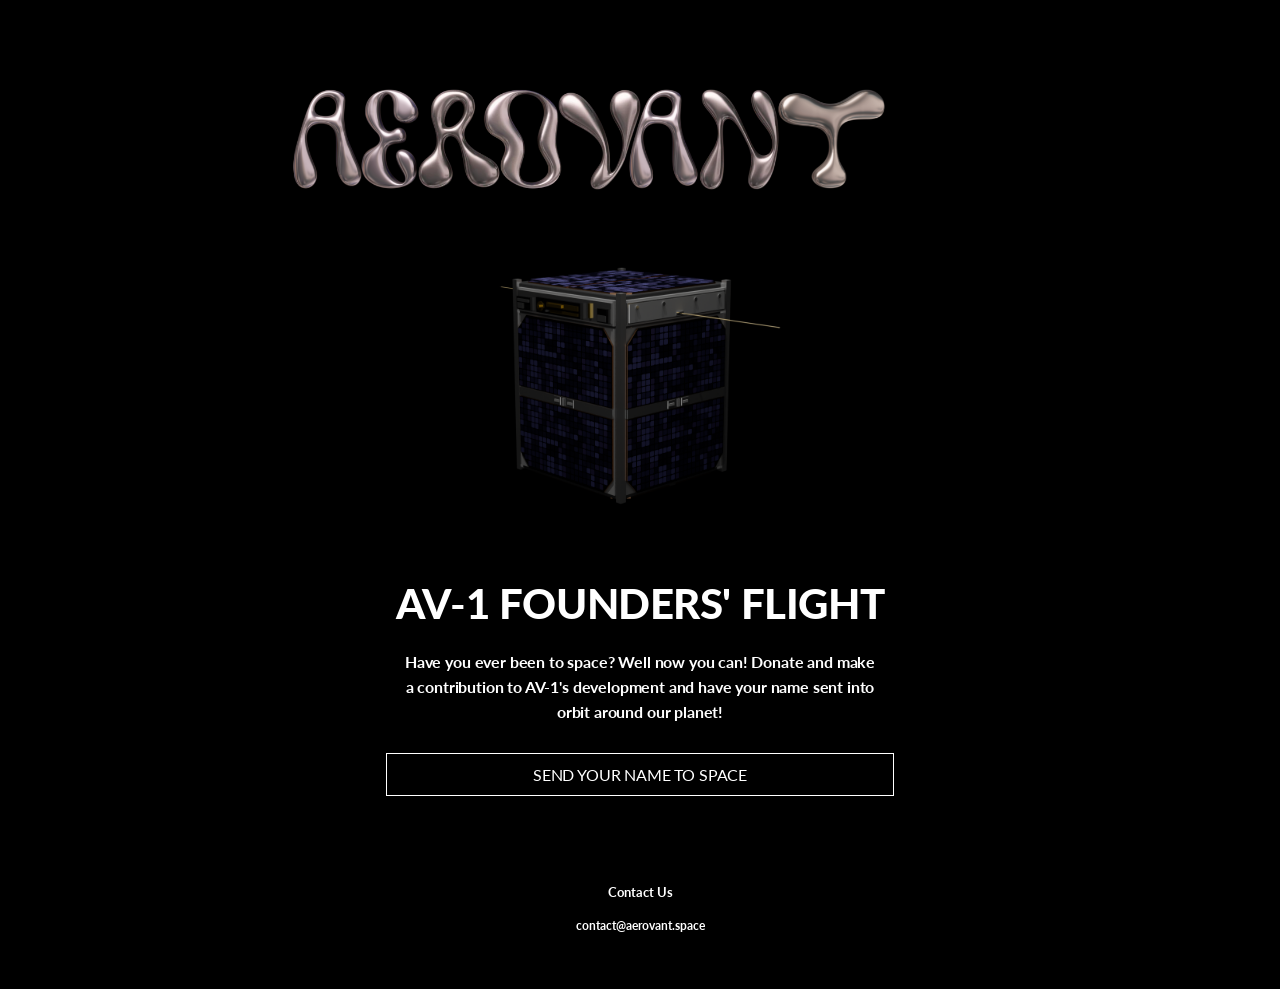
==== index.html @ 3e1baca5 "Add files via upload" ====
<!doctype html>
<html lang="en">
<head>
  <meta charset="utf-8">
  <meta name="viewport" content="width=device-width, initial-scale=1">
  <title>Aerovant | AV-1 Founders' Flight</title>
  <meta name="description" content="Donate to AV-1's development and have your name sent into orbit around our planet.">
  <meta name="theme-color" content="#000000">

  <meta property="og:title" content="AV-1 Founders' Flight | Aerovant">
  <meta property="og:description" content="Donate to AV-1's development and have your name sent into orbit around our planet.">
  <meta property="og:type" content="website">
  <meta property="og:image" content="satellite.png">

  <link rel="preconnect" href="https://fonts.googleapis.com">
  <link rel="preconnect" href="https://fonts.gstatic.com" crossorigin>
  <link href="https://fonts.googleapis.com/css2?family=Lato:wght@400;700;900&display=swap" rel="stylesheet">
  <link rel="stylesheet" href="style.css">
</head>
<body>
  <main>
    <header>
      <img class="wordmark" src="header.png" alt="Aerovant" width="1064" height="208">
    </header>

    <img class="craft" src="satellite.png" alt="AV-1 satellite" width="747" height="632">

    <section class="pitch">
      <h1>AV-1 Founders' Flight</h1>
      <p>Have you ever been to space? Well now you can! Donate and make a contribution to AV-1's development and have your name sent into orbit around our planet!</p>
      <a class="button" href="https://gogetfunding.com/av-1-founders-flight/" rel="noopener">Send your name to space</a>
    </section>

    <footer>
      <h2>Contact Us</h2>
      <a href="mailto:contact@aerovant.space">contact@aerovant.space</a>
    </footer>
  </main>
</body>
</html>
---- style.css ----
*,
*::before,
*::after {
  box-sizing: border-box;
}

html {
  background: #000;
}

body {
  margin: 0;
  background: #000;
  color: #fff;
  font-family: "Lato", system-ui, -apple-system, "Segoe UI", Roboto, sans-serif;
  text-align: center;
  -webkit-font-smoothing: antialiased;
}

main {
  display: flex;
  flex-direction: column;
  align-items: center;
  max-width: 760px;
  min-height: 100vh;
  margin: 0 auto;
  padding: clamp(32px, 7vw, 80px) 24px 56px;
}

img {
  display: block;
  max-width: 100%;
  height: auto;
}

.wordmark {
  width: min(100%, 610px);
}

.craft {
  width: min(46%, 290px);
  margin: clamp(24px, 6vw, 64px) 0 clamp(32px, 7vw, 72px);
}

.pitch {
  display: flex;
  flex-direction: column;
  align-items: center;
  width: 100%;
}

h1 {
  margin: 0 0 24px;
  font-size: clamp(1.75rem, 5.5vw, 2.6rem);
  font-weight: 900;
  line-height: 1.1;
  letter-spacing: -0.01em;
  text-transform: uppercase;
}

.pitch p {
  max-width: 30em;
  margin: 0 0 28px;
  font-size: 1rem;
  font-weight: 700;
  line-height: 1.55;
  letter-spacing: -0.01em;
}

.button {
  display: block;
  width: 100%;
  max-width: 508px;
  padding: 11px 16px;
  border: 1px solid #fff;
  color: #fff;
  font-size: 1rem;
  font-weight: 400;
  letter-spacing: -0.01em;
  text-decoration: none;
  text-transform: uppercase;
  transition: background-color 0.15s ease, color 0.15s ease;
}

.button:hover {
  background: #fff;
  color: #000;
}

.button:focus-visible,
footer a:focus-visible {
  outline: 2px solid #fff;
  outline-offset: 3px;
}

footer {
  margin-top: clamp(48px, 9vw, 88px);
}

footer h2 {
  margin: 0 0 14px;
  font-size: 0.8rem;
  font-weight: 700;
}

footer a {
  color: #fff;
  font-size: 0.75rem;
  font-weight: 700;
  text-decoration: none;
}

footer a:hover {
  text-decoration: underline;
}
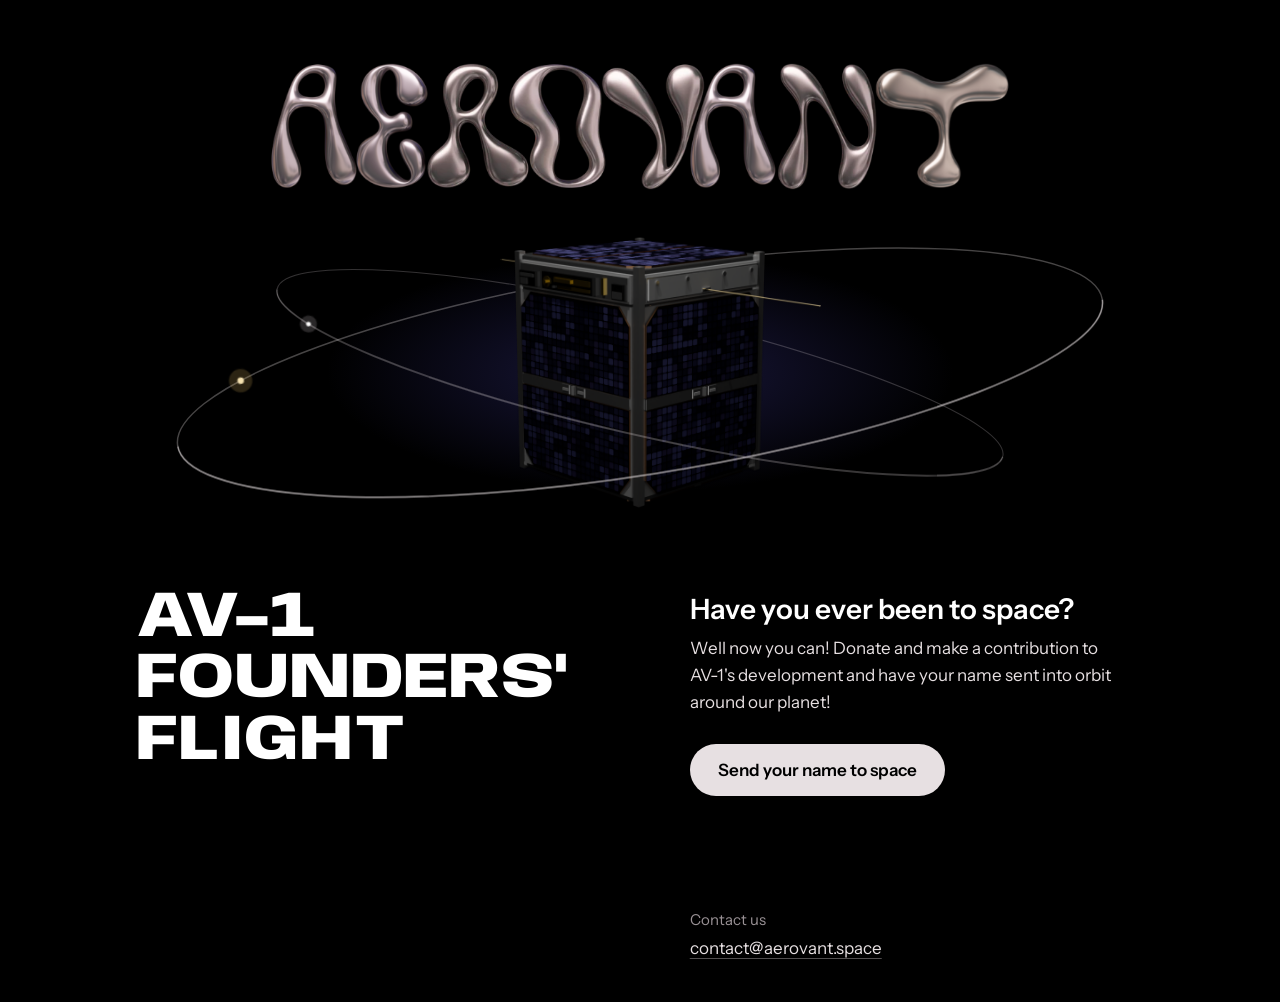
==== commit 1de89f05: "Add files via upload" ====
--- a/index.html
+++ b/index.html
@@ -2,39 +2,104 @@
 <html lang="en">
 <head>
   <meta charset="utf-8">
-  <meta name="viewport" content="width=device-width, initial-scale=1">
+  <meta name="viewport" content="width=device-width, initial-scale=1, viewport-fit=cover">
   <title>Aerovant | AV-1 Founders' Flight</title>
   <meta name="description" content="Donate to AV-1's development and have your name sent into orbit around our planet.">
   <meta name="theme-color" content="#000000">
+  <meta name="color-scheme" content="dark">
 
+  <meta property="og:type" content="website">
   <meta property="og:title" content="AV-1 Founders' Flight | Aerovant">
   <meta property="og:description" content="Donate to AV-1's development and have your name sent into orbit around our planet.">
-  <meta property="og:type" content="website">
-  <meta property="og:image" content="satellite.png">
+  <meta property="og:url" content="https://projectaerovant.github.io/AEROVANTDOTSPACE/">
+  <meta property="og:image" content="https://projectaerovant.github.io/AEROVANTDOTSPACE/og.png">
+  <meta property="og:image:width" content="1200">
+  <meta property="og:image:height" content="630">
+  <meta name="twitter:card" content="summary_large_image">
 
-  <link rel="preconnect" href="https://fonts.googleapis.com">
-  <link rel="preconnect" href="https://fonts.gstatic.com" crossorigin>
-  <link href="https://fonts.googleapis.com/css2?family=Lato:wght@400;700;900&display=swap" rel="stylesheet">
+  <link rel="icon" type="image/png" href="favicon.png">
+  <link rel="preload" href="anybody.woff2" as="font" type="font/woff2" crossorigin>
+  <link rel="preload" href="instrument-sans.woff2" as="font" type="font/woff2" crossorigin>
   <link rel="stylesheet" href="style.css">
 </head>
 <body>
-  <main>
-    <header>
-      <img class="wordmark" src="header.png" alt="Aerovant" width="1064" height="208">
-    </header>
 
-    <img class="craft" src="satellite.png" alt="AV-1 satellite" width="747" height="632">
+  <header class="mast">
+    <img class="wordmark" src="header.png" alt="Aerovant" width="1064" height="208">
+  </header>
 
-    <section class="pitch">
-      <h1>AV-1 Founders' Flight</h1>
-      <p>Have you ever been to space? Well now you can! Donate and make a contribution to AV-1's development and have your name sent into orbit around our planet!</p>
+  <section class="stage">
+    <div class="stage-inner">
+      <svg class="orbits" viewBox="-470 -150 940 300" role="img" aria-label="The AV-1 satellite with two orbits around it">
+        <defs>
+          <clipPath id="far"><rect x="-600" y="-400" width="1200" height="400"/></clipPath>
+          <clipPath id="near"><rect x="-600" y="0" width="1200" height="400"/></clipPath>
+          <path id="loopA" d="M-440 0A440 96 0 0 1 440 0A440 96 0 0 1 -440 0"/>
+          <path id="loopB" d="M-350 0A350 58 0 0 0 350 0A350 58 0 0 0 -350 0"/>
+        </defs>
+
+        <!-- far side of each orbit, behind the satellite -->
+        <g transform="rotate(-9)">
+          <g clip-path="url(#far)">
+            <path class="orbit" pathLength="1" d="M-440 0A440 96 0 0 1 440 0"/>
+            <g class="bead"><circle class="halo" r="11"/><circle class="core" r="3"/>
+              <animateMotion dur="26s" repeatCount="indefinite"><mpath href="#loopA"/></animateMotion></g>
+          </g>
+        </g>
+        <g transform="rotate(13)">
+          <g clip-path="url(#far)">
+            <path class="orbit thin" pathLength="1" d="M-350 0A350 58 0 0 1 350 0"/>
+            <g class="bead alt"><circle class="halo" r="8"/><circle class="core" r="2.2"/>
+              <animateMotion dur="39s" repeatCount="indefinite"><mpath href="#loopB"/></animateMotion></g>
+          </g>
+        </g>
+
+        <image class="craft" href="satellite.png" x="-170" y="-132" width="340" height="264"/>
+
+        <!-- near side of each orbit, in front of the satellite -->
+        <g transform="rotate(-9)">
+          <g clip-path="url(#near)">
+            <path class="orbit near" pathLength="1" d="M-440 0A440 96 0 0 0 440 0"/>
+            <g class="bead"><circle class="halo" r="11"/><circle class="core" r="3"/>
+              <animateMotion dur="26s" repeatCount="indefinite"><mpath href="#loopA"/></animateMotion></g>
+          </g>
+        </g>
+        <g transform="rotate(13)">
+          <g clip-path="url(#near)">
+            <path class="orbit thin near" pathLength="1" d="M-350 0A350 58 0 0 0 350 0"/>
+            <g class="bead alt"><circle class="halo" r="8"/><circle class="core" r="2.2"/>
+              <animateMotion dur="39s" repeatCount="indefinite"><mpath href="#loopB"/></animateMotion></g>
+          </g>
+        </g>
+      </svg>
+    </div>
+  </section>
+
+  <main class="pitch">
+    <h1>AV-1 Founders' Flight</h1>
+    <div class="pitch-body">
+      <p class="lead">Have you ever been to space?</p>
+      <p>Well now you can! Donate and make a contribution to <span class="nb">AV-1's</span> development and have your name sent into orbit around our planet!</p>
       <a class="button" href="https://gogetfunding.com/av-1-founders-flight/" rel="noopener">Send your name to space</a>
-    </section>
+    </div>
+  </main>
 
-    <footer>
-      <h2>Contact Us</h2>
+  <footer class="contact">
+    <div>
+      <p>Contact us</p>
       <a href="mailto:contact@aerovant.space">contact@aerovant.space</a>
-    </footer>
-  </main>
+    </div>
+  </footer>
+
+  <script>
+    // Respect reduced-motion: freeze the orbiting lights partway round instead of animating them.
+    (function () {
+      var svg = document.querySelector('.orbits');
+      if (svg && svg.pauseAnimations && window.matchMedia('(prefers-reduced-motion: reduce)').matches) {
+        svg.setCurrentTime(9);
+        svg.pauseAnimations();
+      }
+    })();
+  </script>
 </body>
 </html>
--- a/style.css
+++ b/style.css
@@ -1,3 +1,27 @@
+@font-face {
+  font-family: "Anybody";
+  src: url("anybody.woff2") format("woff2");
+  font-weight: 100 900;
+  font-stretch: 50% 150%;
+  font-display: swap;
+}
+
+@font-face {
+  font-family: "Instrument Sans";
+  src: url("instrument-sans.woff2") format("woff2");
+  font-weight: 400 700;
+  font-display: swap;
+}
+
+:root {
+  --void: #000;
+  --chrome: #e7e0e2;
+  --chrome-dim: #9a9296;
+  --brass: #c9a455;
+  --gutter: clamp(20px, 5vw, 56px);
+  --measure: 1120px;
+}
+
 *,
 *::before,
 *::after {
@@ -5,111 +29,271 @@
 }
 
 html {
-  background: #000;
+  background: var(--void);
+  -webkit-text-size-adjust: 100%;
+  text-size-adjust: 100%;
 }
 
 body {
   margin: 0;
-  background: #000;
-  color: #fff;
-  font-family: "Lato", system-ui, -apple-system, "Segoe UI", Roboto, sans-serif;
-  text-align: center;
+  min-height: 100vh;
+  min-height: 100svh;
+  overflow-x: clip;
+  background: var(--void);
+  color: var(--chrome);
+  font-family: "Instrument Sans", system-ui, -apple-system, "Segoe UI", Roboto, sans-serif;
+  font-size: 1.0625rem;
+  line-height: 1.6;
   -webkit-font-smoothing: antialiased;
-}
-
-main {
-  display: flex;
-  flex-direction: column;
-  align-items: center;
-  max-width: 760px;
-  min-height: 100vh;
-  margin: 0 auto;
-  padding: clamp(32px, 7vw, 80px) 24px 56px;
-}
-
-img {
+  padding-inline: env(safe-area-inset-left) env(safe-area-inset-right);
+}
+
+img,
+svg {
   display: block;
   max-width: 100%;
+}
+
+/* Masthead */
+
+.mast {
+  padding: clamp(24px, 4.5vw, 52px) var(--gutter) 0;
+}
+
+.wordmark {
+  width: min(100%, 760px);
   height: auto;
-}
-
-.wordmark {
-  width: min(100%, 610px);
-}
-
-.craft {
-  width: min(46%, 290px);
-  margin: clamp(24px, 6vw, 64px) 0 clamp(32px, 7vw, 72px);
-}
+  margin-inline: auto;
+}
+
+/* Stage: satellite and orbits. Full width; the drawing is allowed to bleed off narrow screens. */
+
+.stage {
+  position: relative;
+  overflow: hidden;
+  margin-top: clamp(0px, 1vw, 12px);
+}
+
+.stage::before {
+  content: "";
+  position: absolute;
+  inset: 0;
+  background: radial-gradient(ellipse 34% 52% at 50% 50%, rgba(46, 43, 110, 0.55), transparent 72%);
+  pointer-events: none;
+}
+
+.stage-inner {
+  position: relative;
+  width: min(max(100vw, 720px), 1000px);
+  margin-left: 50%;
+  transform: translateX(-50%);
+}
+
+.orbits {
+  width: 100%;
+  height: auto;
+  overflow: visible;
+}
+
+.orbit {
+  fill: none;
+  stroke: var(--chrome);
+  stroke-width: 1.4;
+  stroke-opacity: 0.3;
+}
+
+.orbit.near {
+  stroke-opacity: 0.7;
+}
+
+.orbit.thin {
+  stroke-width: 1;
+  stroke-opacity: 0.22;
+}
+
+.orbit.thin.near {
+  stroke-opacity: 0.5;
+}
+
+.bead .halo {
+  fill: var(--brass);
+  fill-opacity: 0.22;
+}
+
+.bead .core {
+  fill: #f6e2b0;
+}
+
+.bead.alt .halo {
+  fill: var(--chrome);
+  fill-opacity: 0.18;
+}
+
+.bead.alt .core {
+  fill: #fff;
+}
+
+/* One entrance: the orbits draw themselves, the satellite arrives, the lights switch on. */
+
+@media (prefers-reduced-motion: no-preference) {
+  .orbit {
+    stroke-dasharray: 1;
+    animation: draw 2.2s cubic-bezier(0.45, 0, 0.15, 1) 0.25s both;
+  }
+
+  .orbit.thin {
+    animation-delay: 0.5s;
+  }
+
+  .craft {
+    animation: arrive 1.4s ease-out 0.1s both;
+  }
+
+  .bead {
+    animation: arrive 0.9s ease-out 2s both;
+  }
+}
+
+@keyframes draw {
+  from { stroke-dashoffset: 1; }
+  to { stroke-dashoffset: 0; }
+}
+
+@keyframes arrive {
+  from { opacity: 0; }
+  to { opacity: 1; }
+}
+
+/* Pitch */
 
 .pitch {
-  display: flex;
-  flex-direction: column;
-  align-items: center;
-  width: 100%;
+  display: grid;
+  grid-template-columns: minmax(0, 1fr);
+  gap: clamp(24px, 4vw, 40px);
+  width: 100%;
+  max-width: var(--measure);
+  margin-inline: auto;
+  padding: clamp(28px, 5vw, 56px) var(--gutter) 0;
 }
 
 h1 {
-  margin: 0 0 24px;
-  font-size: clamp(1.75rem, 5.5vw, 2.6rem);
-  font-weight: 900;
-  line-height: 1.1;
+  margin: 0;
+  font-family: "Anybody", "Arial Black", system-ui, sans-serif;
+  font-size: clamp(2.25rem, 10.5vw, 5.25rem);
+  font-weight: 800;
+  font-stretch: 118%;
+  line-height: 0.96;
   letter-spacing: -0.01em;
   text-transform: uppercase;
-}
-
-.pitch p {
-  max-width: 30em;
-  margin: 0 0 28px;
-  font-size: 1rem;
-  font-weight: 700;
-  line-height: 1.55;
-  letter-spacing: -0.01em;
+  color: #fff;
+  text-wrap: balance;
+}
+
+.pitch-body {
+  max-width: 34rem;
+}
+
+.pitch-body p {
+  margin: 0;
+  text-wrap: pretty;
+}
+
+.nb {
+  white-space: nowrap;
+}
+
+.pitch-body .lead {
+  margin-bottom: 0.5rem;
+  color: #fff;
+  font-size: clamp(1.35rem, 3.4vw, 1.75rem);
+  font-weight: 600;
+  line-height: 1.2;
 }
 
 .button {
-  display: block;
-  width: 100%;
-  max-width: 508px;
-  padding: 11px 16px;
-  border: 1px solid #fff;
-  color: #fff;
-  font-size: 1rem;
-  font-weight: 400;
-  letter-spacing: -0.01em;
+  display: flex;
+  align-items: center;
+  justify-content: center;
+  width: 100%;
+  min-height: 3.25rem;
+  margin-top: 1.75rem;
+  padding: 0 1.75rem;
+  border-radius: 999px;
+  background: var(--chrome);
+  color: #000;
+  font-size: 1.0625rem;
+  font-weight: 600;
   text-decoration: none;
-  text-transform: uppercase;
-  transition: background-color 0.15s ease, color 0.15s ease;
+  transition: background-color 0.2s ease, transform 0.2s ease;
 }
 
 .button:hover {
-  background: #fff;
-  color: #000;
+  background: var(--brass);
+}
+
+.button:active {
+  transform: translateY(1px);
 }
 
 .button:focus-visible,
-footer a:focus-visible {
-  outline: 2px solid #fff;
-  outline-offset: 3px;
-}
-
-footer {
-  margin-top: clamp(48px, 9vw, 88px);
-}
-
-footer h2 {
-  margin: 0 0 14px;
-  font-size: 0.8rem;
-  font-weight: 700;
-}
-
-footer a {
-  color: #fff;
-  font-size: 0.75rem;
-  font-weight: 700;
-  text-decoration: none;
-}
-
-footer a:hover {
+.contact a:focus-visible {
+  outline: 2px solid var(--brass);
+  outline-offset: 4px;
+}
+
+/* Contact */
+
+.contact {
+  display: grid;
+  grid-template-columns: minmax(0, 1fr);
+  width: 100%;
+  max-width: var(--measure);
+  margin-inline: auto;
+  padding: clamp(56px, 10vw, 112px) var(--gutter) max(40px, env(safe-area-inset-bottom));
+}
+
+.contact p {
+  margin: 0 0 0.15rem;
+  color: var(--chrome-dim);
+  font-size: 0.9375rem;
+}
+
+.contact a {
+  color: var(--chrome);
   text-decoration: underline;
-}
+  text-decoration-color: rgba(231, 224, 226, 0.35);
+  text-underline-offset: 0.25em;
+}
+
+.contact a:hover {
+  text-decoration-color: currentColor;
+}
+
+/* Larger screens: headline left, pitch right */
+
+@media (min-width: 640px) {
+  .button {
+    display: inline-flex;
+    width: auto;
+  }
+}
+
+@media (min-width: 1000px) {
+  .pitch,
+  .contact {
+    grid-template-columns: minmax(0, 1.05fr) minmax(0, 1fr);
+    column-gap: clamp(48px, 6vw, 80px);
+  }
+
+  h1 {
+    font-size: clamp(3rem, 5.2vw, 4rem);
+  }
+
+  .pitch-body {
+    padding-top: 0.35rem;
+  }
+
+  .contact > div {
+    grid-column: 2;
+  }
+}
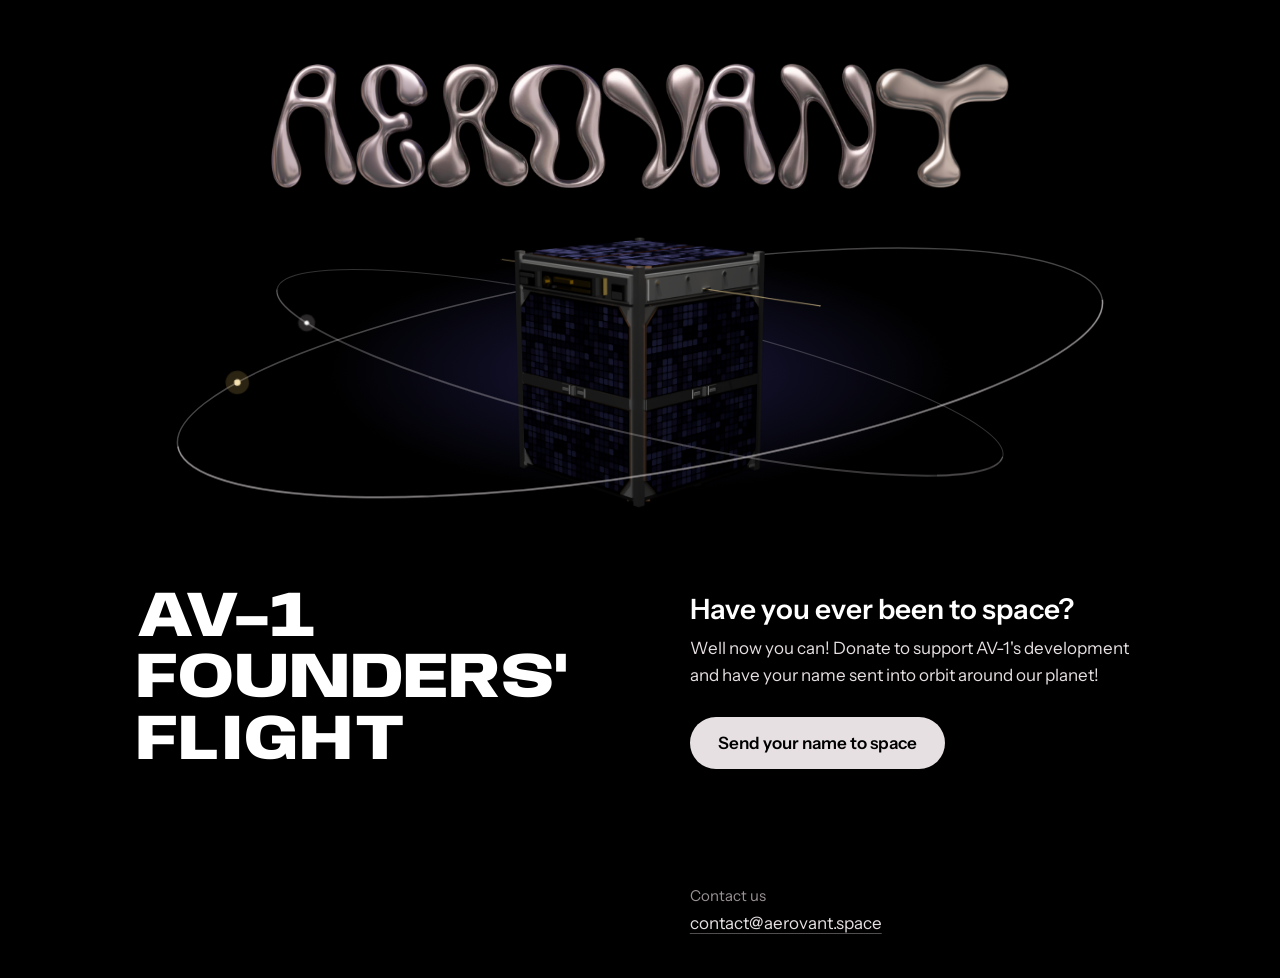
==== commit ff435bbd: "Update index.html" ====
--- a/index.html
+++ b/index.html
@@ -79,7 +79,7 @@
     <h1>AV-1 Founders' Flight</h1>
     <div class="pitch-body">
       <p class="lead">Have you ever been to space?</p>
-      <p>Well now you can! Donate and make a contribution to <span class="nb">AV-1's</span> development and have your name sent into orbit around our planet!</p>
+      <p>Well now you can! Donate to support <span class="nb">AV-1's</span> development and have your name sent into orbit around our planet!</p>
       <a class="button" href="https://gogetfunding.com/av-1-founders-flight/" rel="noopener">Send your name to space</a>
     </div>
   </main>
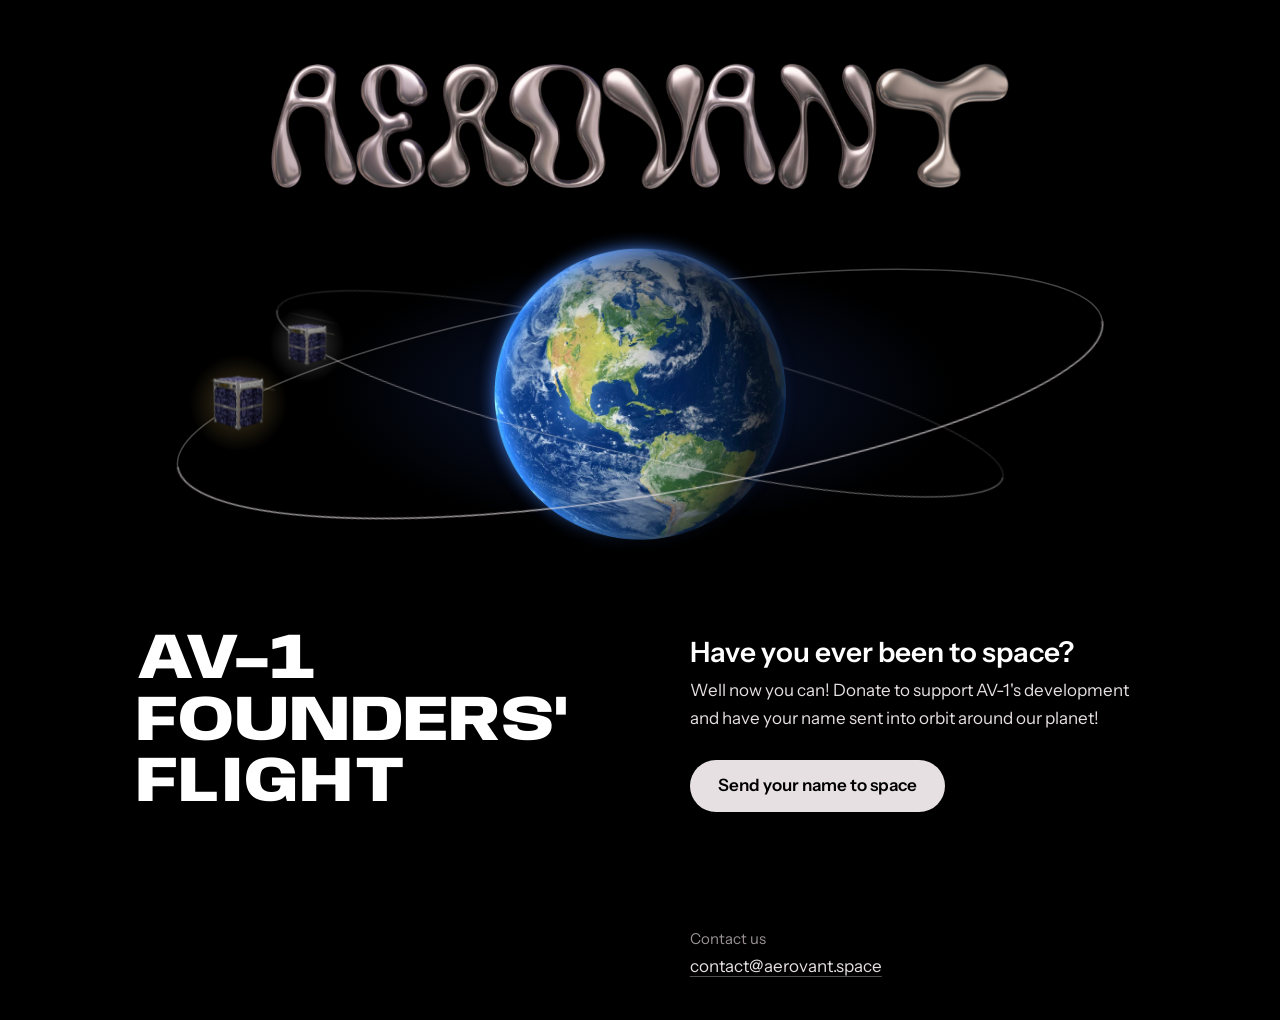
==== commit 60b3521a: "Add files via upload" ====
--- a/index.html
+++ b/index.html
@@ -4,15 +4,15 @@
   <meta charset="utf-8">
   <meta name="viewport" content="width=device-width, initial-scale=1, viewport-fit=cover">
   <title>Aerovant | AV-1 Founders' Flight</title>
-  <meta name="description" content="Donate to AV-1's development and have your name sent into orbit around our planet.">
+  <meta name="description" content="Donate to support AV-1's development and have your name sent into orbit around our planet.">
   <meta name="theme-color" content="#000000">
   <meta name="color-scheme" content="dark">
 
   <meta property="og:type" content="website">
   <meta property="og:title" content="AV-1 Founders' Flight | Aerovant">
-  <meta property="og:description" content="Donate to AV-1's development and have your name sent into orbit around our planet.">
-  <meta property="og:url" content="https://projectaerovant.github.io/AEROVANTDOTSPACE/">
-  <meta property="og:image" content="https://projectaerovant.github.io/AEROVANTDOTSPACE/og.png">
+  <meta property="og:description" content="Donate to support AV-1's development and have your name sent into orbit around our planet.">
+  <meta property="og:url" content="https://aerovant.space/">
+  <meta property="og:image" content="https://aerovant.space/og.png">
   <meta property="og:image:width" content="1200">
   <meta property="og:image:height" content="630">
   <meta name="twitter:card" content="summary_large_image">
@@ -30,45 +30,56 @@
 
   <section class="stage">
     <div class="stage-inner">
-      <svg class="orbits" viewBox="-470 -150 940 300" role="img" aria-label="The AV-1 satellite with two orbits around it">
+      <svg class="orbits" viewBox="-470 -170 940 340" role="img" aria-label="Two AV-1 satellites orbiting Earth">
         <defs>
-          <clipPath id="far"><rect x="-600" y="-400" width="1200" height="400"/></clipPath>
-          <clipPath id="near"><rect x="-600" y="0" width="1200" height="400"/></clipPath>
+          <clipPath id="far"><rect x="-600" y="-400" width="1200" height="400.4"/></clipPath>
+          <clipPath id="near"><rect x="-600" y="-0.4" width="1200" height="400.4"/></clipPath>
           <path id="loopA" d="M-440 0A440 96 0 0 1 440 0A440 96 0 0 1 -440 0"/>
           <path id="loopB" d="M-350 0A350 58 0 0 0 350 0A350 58 0 0 0 -350 0"/>
+
+          <radialGradient id="glowBrass"><stop offset="0" stop-color="#c9a455" stop-opacity="0.34"/><stop offset="1" stop-color="#c9a455" stop-opacity="0"/></radialGradient>
+          <radialGradient id="glowChrome"><stop offset="0" stop-color="#e7e0e2" stop-opacity="0.26"/><stop offset="1" stop-color="#e7e0e2" stop-opacity="0"/></radialGradient>
         </defs>
 
-        <!-- far side of each orbit, behind the satellite -->
+        <!-- far side of each orbit, behind Earth -->
         <g transform="rotate(-9)">
           <g clip-path="url(#far)">
             <path class="orbit" pathLength="1" d="M-440 0A440 96 0 0 1 440 0"/>
-            <g class="bead"><circle class="halo" r="11"/><circle class="core" r="3"/>
-              <animateMotion dur="26s" repeatCount="indefinite"><mpath href="#loopA"/></animateMotion></g>
+            <g class="bead brass">
+              <circle class="sat-glow" r="46"/><image href="satellite.png" x="-34" y="-26.4" width="68" height="52.8" transform="rotate(9)"/>
+              <animateMotion dur="26s" repeatCount="indefinite"><mpath href="#loopA"/></animateMotion>
+            </g>
           </g>
         </g>
         <g transform="rotate(13)">
           <g clip-path="url(#far)">
             <path class="orbit thin" pathLength="1" d="M-350 0A350 58 0 0 1 350 0"/>
-            <g class="bead alt"><circle class="halo" r="8"/><circle class="core" r="2.2"/>
-              <animateMotion dur="39s" repeatCount="indefinite"><mpath href="#loopB"/></animateMotion></g>
+            <g class="bead chrome">
+              <circle class="sat-glow" r="36"/><image href="satellite.png" x="-26" y="-20.2" width="52" height="40.4" transform="rotate(-13)"/>
+              <animateMotion dur="39s" repeatCount="indefinite"><mpath href="#loopB"/></animateMotion>
+            </g>
           </g>
         </g>
 
-        <image class="craft" href="satellite.png" x="-170" y="-132" width="340" height="264"/>
+        <image class="earth" href="earth.webp" x="-165" y="-165" width="330" height="330"/>
 
-        <!-- near side of each orbit, in front of the satellite -->
+        <!-- near side of each orbit, in front of Earth -->
         <g transform="rotate(-9)">
           <g clip-path="url(#near)">
             <path class="orbit near" pathLength="1" d="M-440 0A440 96 0 0 0 440 0"/>
-            <g class="bead"><circle class="halo" r="11"/><circle class="core" r="3"/>
-              <animateMotion dur="26s" repeatCount="indefinite"><mpath href="#loopA"/></animateMotion></g>
+            <g class="bead brass">
+              <circle class="sat-glow" r="46"/><image href="satellite.png" x="-34" y="-26.4" width="68" height="52.8" transform="rotate(9)"/>
+              <animateMotion dur="26s" repeatCount="indefinite"><mpath href="#loopA"/></animateMotion>
+            </g>
           </g>
         </g>
         <g transform="rotate(13)">
           <g clip-path="url(#near)">
             <path class="orbit thin near" pathLength="1" d="M-350 0A350 58 0 0 0 350 0"/>
-            <g class="bead alt"><circle class="halo" r="8"/><circle class="core" r="2.2"/>
-              <animateMotion dur="39s" repeatCount="indefinite"><mpath href="#loopB"/></animateMotion></g>
+            <g class="bead chrome">
+              <circle class="sat-glow" r="36"/><image href="satellite.png" x="-26" y="-20.2" width="52" height="40.4" transform="rotate(-13)"/>
+              <animateMotion dur="39s" repeatCount="indefinite"><mpath href="#loopB"/></animateMotion>
+            </g>
           </g>
         </g>
       </svg>
@@ -92,7 +103,7 @@
   </footer>
 
   <script>
-    // Respect reduced-motion: freeze the orbiting lights partway round instead of animating them.
+    // Respect reduced-motion: freeze the satellites partway round instead of animating them.
     (function () {
       var svg = document.querySelector('.orbits');
       if (svg && svg.pauseAnimations && window.matchMedia('(prefers-reduced-motion: reduce)').matches) {
--- a/style.css
+++ b/style.css
@@ -66,7 +66,7 @@
   margin-inline: auto;
 }
 
-/* Stage: satellite and orbits. Full width; the drawing is allowed to bleed off narrow screens. */
+/* Stage: Earth and orbits. Full width; the drawing is allowed to bleed off narrow screens. */
 
 .stage {
   position: relative;
@@ -78,7 +78,7 @@
   content: "";
   position: absolute;
   inset: 0;
-  background: radial-gradient(ellipse 34% 52% at 50% 50%, rgba(46, 43, 110, 0.55), transparent 72%);
+  background: radial-gradient(ellipse 34% 52% at 50% 50%, rgba(28, 58, 140, 0.4), transparent 72%);
   pointer-events: none;
 }
 
@@ -115,25 +115,17 @@
   stroke-opacity: 0.5;
 }
 
-.bead .halo {
-  fill: var(--brass);
-  fill-opacity: 0.22;
-}
-
-.bead .core {
-  fill: #f6e2b0;
-}
-
-.bead.alt .halo {
-  fill: var(--chrome);
-  fill-opacity: 0.18;
-}
-
-.bead.alt .core {
-  fill: #fff;
-}
-
-/* One entrance: the orbits draw themselves, the satellite arrives, the lights switch on. */
+/* Satellites */
+
+.sat-glow {
+  fill: url(#glowBrass);
+}
+
+.bead.chrome .sat-glow {
+  fill: url(#glowChrome);
+}
+
+/* One entrance: the orbits draw themselves, Earth fades in, the satellites appear. */
 
 @media (prefers-reduced-motion: no-preference) {
   .orbit {
@@ -145,7 +137,7 @@
     animation-delay: 0.5s;
   }
 
-  .craft {
+  .earth {
     animation: arrive 1.4s ease-out 0.1s both;
   }
 
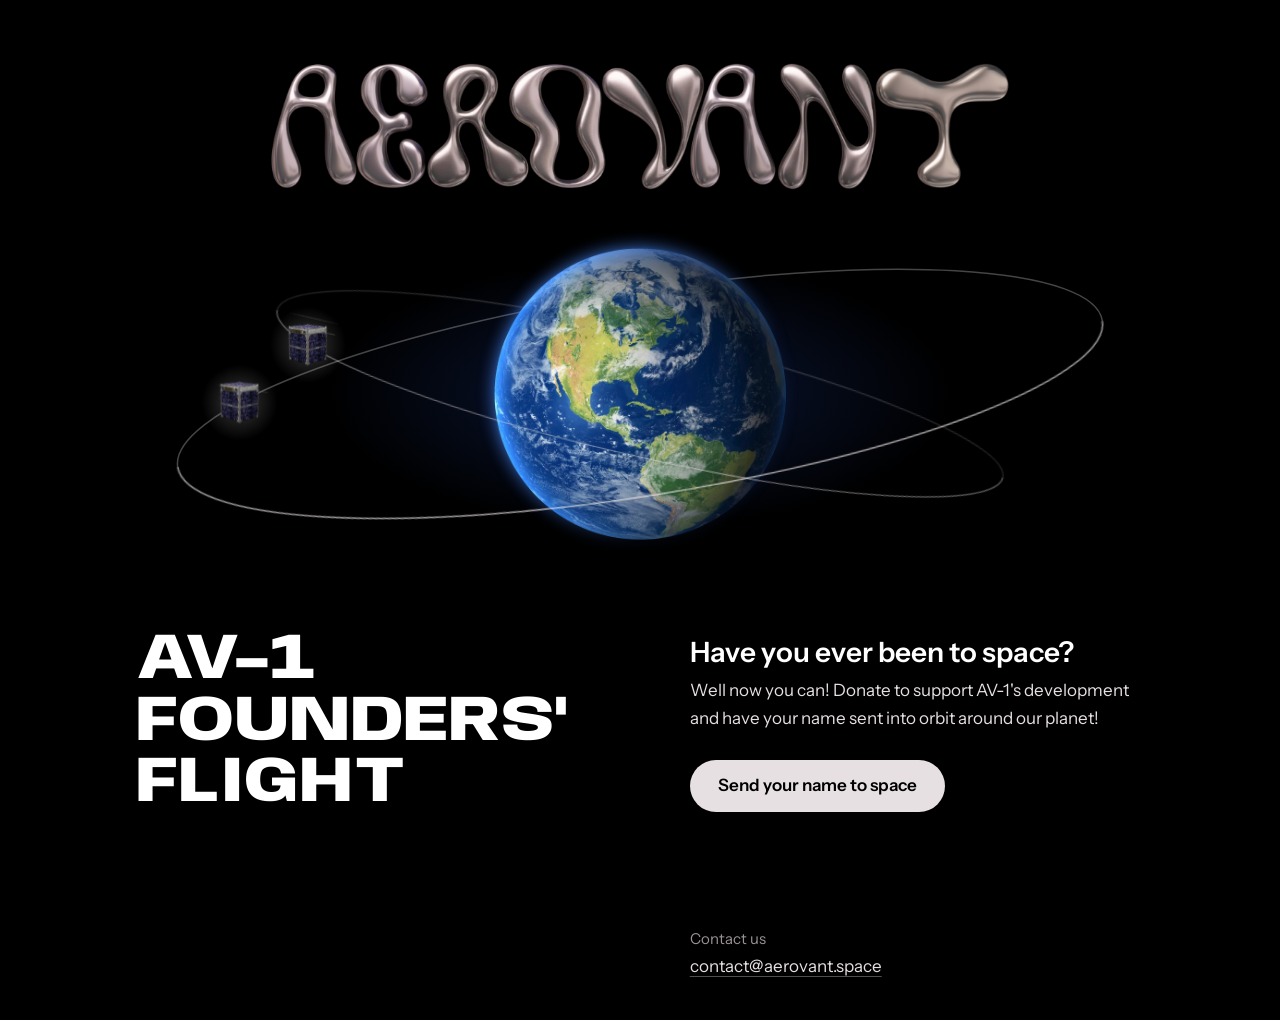
==== commit e298957b: "Add files via upload" ====
--- a/index.html
+++ b/index.html
@@ -45,8 +45,8 @@
         <g transform="rotate(-9)">
           <g clip-path="url(#far)">
             <path class="orbit" pathLength="1" d="M-440 0A440 96 0 0 1 440 0"/>
-            <g class="bead brass">
-              <circle class="sat-glow" r="46"/><image href="satellite.png" x="-34" y="-26.4" width="68" height="52.8" transform="rotate(9)"/>
+            <g class="bead chrome">
+              <circle class="sat-glow" r="36"/><image href="satellite.png" x="-26" y="-20.2" width="52" height="40.4" transform="rotate(9)"/>
               <animateMotion dur="26s" repeatCount="indefinite"><mpath href="#loopA"/></animateMotion>
             </g>
           </g>
@@ -67,8 +67,8 @@
         <g transform="rotate(-9)">
           <g clip-path="url(#near)">
             <path class="orbit near" pathLength="1" d="M-440 0A440 96 0 0 0 440 0"/>
-            <g class="bead brass">
-              <circle class="sat-glow" r="46"/><image href="satellite.png" x="-34" y="-26.4" width="68" height="52.8" transform="rotate(9)"/>
+            <g class="bead chrome">
+              <circle class="sat-glow" r="36"/><image href="satellite.png" x="-26" y="-20.2" width="52" height="40.4" transform="rotate(9)"/>
               <animateMotion dur="26s" repeatCount="indefinite"><mpath href="#loopA"/></animateMotion>
             </g>
           </g>
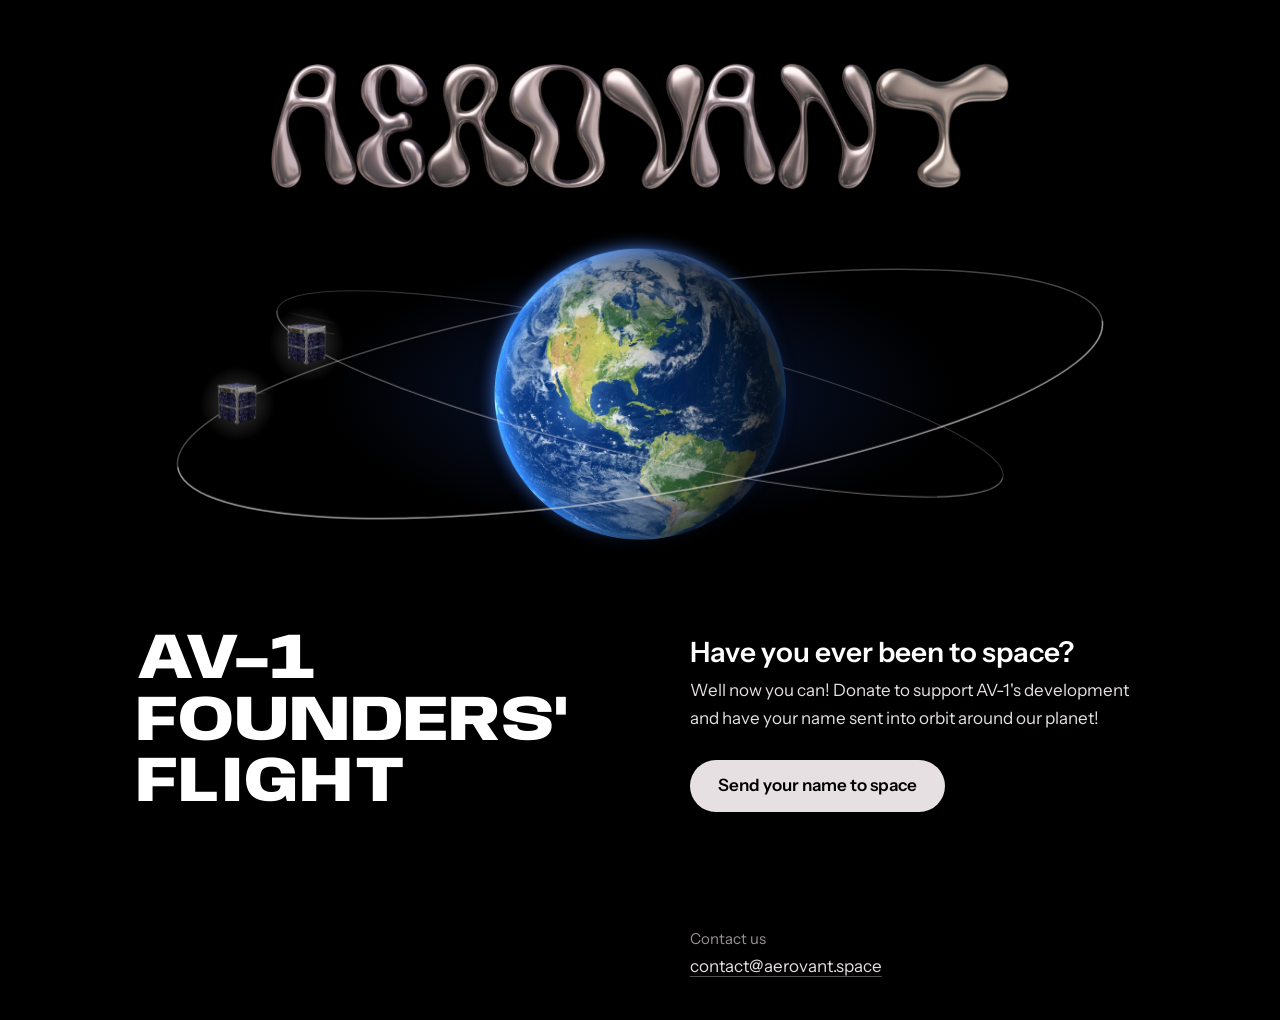
==== commit 7e45cf6d: "Add files via upload" ====
--- a/index.html
+++ b/index.html
@@ -39,49 +39,34 @@
 
           <radialGradient id="glowBrass"><stop offset="0" stop-color="#c9a455" stop-opacity="0.34"/><stop offset="1" stop-color="#c9a455" stop-opacity="0"/></radialGradient>
           <radialGradient id="glowChrome"><stop offset="0" stop-color="#e7e0e2" stop-opacity="0.26"/><stop offset="1" stop-color="#e7e0e2" stop-opacity="0"/></radialGradient>
+          <mask id="behindEarth" maskUnits="userSpaceOnUse" x="-800" y="-500" width="1600" height="1000">
+            <rect x="-800" y="-500" width="1600" height="1000" fill="#fff"/>
+            <circle r="137" fill="#000"/>
+          </mask>
         </defs>
 
-        <!-- far side of each orbit, behind Earth -->
-        <g transform="rotate(-9)">
-          <g clip-path="url(#far)">
-            <path class="orbit" pathLength="1" d="M-440 0A440 96 0 0 1 440 0"/>
-            <g class="bead chrome">
-              <circle class="sat-glow" r="36"/><image href="satellite.png" x="-26" y="-20.2" width="52" height="40.4" transform="rotate(9)"/>
-              <animateMotion dur="26s" repeatCount="indefinite"><mpath href="#loopA"/></animateMotion>
-            </g>
-          </g>
-        </g>
-        <g transform="rotate(13)">
-          <g clip-path="url(#far)">
-            <path class="orbit thin" pathLength="1" d="M-350 0A350 58 0 0 1 350 0"/>
-            <g class="bead chrome">
-              <circle class="sat-glow" r="36"/><image href="satellite.png" x="-26" y="-20.2" width="52" height="40.4" transform="rotate(-13)"/>
-              <animateMotion dur="39s" repeatCount="indefinite"><mpath href="#loopB"/></animateMotion>
-            </g>
-          </g>
-        </g>
+        <!-- Layers, back to front: far orbit lines, Earth, near orbit lines, then the satellites.
+             Satellites sit above every line. Far-side ones are hidden only where Earth's disc covers them,
+             so a satellite behind the planet still disappears, but no line ever paints over a satellite. -->
+        <g transform="rotate(-9)"><g clip-path="url(#far)"><path class="orbit" pathLength="1" d="M-440 0A440 96 0 0 1 440 0"/></g></g>
+        <g transform="rotate(13)"><g clip-path="url(#far)"><path class="orbit thin" pathLength="1" d="M-350 0A350 58 0 0 1 350 0"/></g></g>
 
         <image class="earth" href="earth.webp" x="-165" y="-165" width="330" height="330"/>
 
-        <!-- near side of each orbit, in front of Earth -->
-        <g transform="rotate(-9)">
-          <g clip-path="url(#near)">
-            <path class="orbit near" pathLength="1" d="M-440 0A440 96 0 0 0 440 0"/>
-            <g class="bead chrome">
-              <circle class="sat-glow" r="36"/><image href="satellite.png" x="-26" y="-20.2" width="52" height="40.4" transform="rotate(9)"/>
-              <animateMotion dur="26s" repeatCount="indefinite"><mpath href="#loopA"/></animateMotion>
-            </g>
-          </g>
+        <g transform="rotate(-9)"><g clip-path="url(#near)"><path class="orbit near" pathLength="1" d="M-440 0A440 96 0 0 0 440 0"/></g></g>
+        <g transform="rotate(13)"><g clip-path="url(#near)"><path class="orbit thin near" pathLength="1" d="M-350 0A350 58 0 0 0 350 0"/></g></g>
+
+        <g mask="url(#behindEarth)">
+          <g transform="rotate(-9)"><g clip-path="url(#far)"><g class="bead chrome"><circle class="sat-glow" r="36"/><animateMotion dur="26s" repeatCount="indefinite"><mpath href="#loopA"/></animateMotion></g></g></g>
+          <g transform="rotate(13)"><g clip-path="url(#far)"><g class="bead chrome"><circle class="sat-glow" r="36"/><animateMotion dur="39s" repeatCount="indefinite"><mpath href="#loopB"/></animateMotion></g></g></g>
+          <g transform="rotate(-9)"><g clip-path="url(#far)"><g class="bead"><image href="satellite.png" x="-26" y="-20.2" width="52" height="40.4" transform="rotate(9)"/><animateMotion dur="26s" repeatCount="indefinite"><mpath href="#loopA"/></animateMotion></g></g></g>
+          <g transform="rotate(13)"><g clip-path="url(#far)"><g class="bead"><image href="satellite.png" x="-26" y="-20.2" width="52" height="40.4" transform="rotate(-13)"/><animateMotion dur="39s" repeatCount="indefinite"><mpath href="#loopB"/></animateMotion></g></g></g>
         </g>
-        <g transform="rotate(13)">
-          <g clip-path="url(#near)">
-            <path class="orbit thin near" pathLength="1" d="M-350 0A350 58 0 0 0 350 0"/>
-            <g class="bead chrome">
-              <circle class="sat-glow" r="36"/><image href="satellite.png" x="-26" y="-20.2" width="52" height="40.4" transform="rotate(-13)"/>
-              <animateMotion dur="39s" repeatCount="indefinite"><mpath href="#loopB"/></animateMotion>
-            </g>
-          </g>
-        </g>
+
+        <g transform="rotate(-9)"><g clip-path="url(#near)"><g class="bead chrome"><circle class="sat-glow" r="36"/><animateMotion dur="26s" repeatCount="indefinite"><mpath href="#loopA"/></animateMotion></g></g></g>
+        <g transform="rotate(13)"><g clip-path="url(#near)"><g class="bead chrome"><circle class="sat-glow" r="36"/><animateMotion dur="39s" repeatCount="indefinite"><mpath href="#loopB"/></animateMotion></g></g></g>
+        <g transform="rotate(-9)"><g clip-path="url(#near)"><g class="bead"><image href="satellite.png" x="-26" y="-20.2" width="52" height="40.4" transform="rotate(9)"/><animateMotion dur="26s" repeatCount="indefinite"><mpath href="#loopA"/></animateMotion></g></g></g>
+        <g transform="rotate(13)"><g clip-path="url(#near)"><g class="bead"><image href="satellite.png" x="-26" y="-20.2" width="52" height="40.4" transform="rotate(-13)"/><animateMotion dur="39s" repeatCount="indefinite"><mpath href="#loopB"/></animateMotion></g></g></g>
       </svg>
     </div>
   </section>
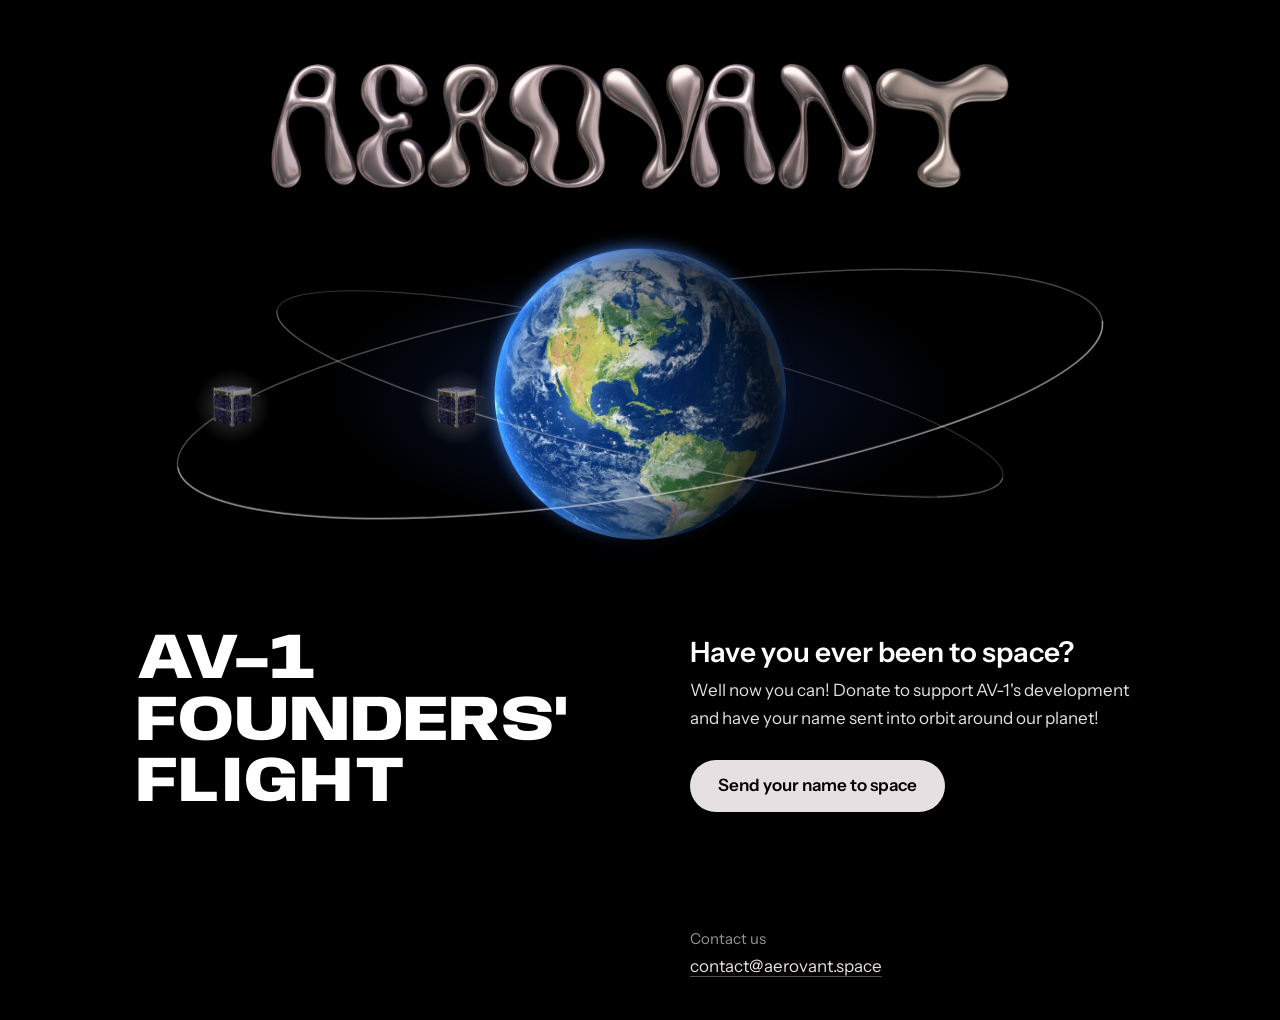
==== commit 55f26876: "Add files via upload" ====
--- a/index.html
+++ b/index.html
@@ -57,16 +57,16 @@
         <g transform="rotate(13)"><g clip-path="url(#near)"><path class="orbit thin near" pathLength="1" d="M-350 0A350 58 0 0 0 350 0"/></g></g>
 
         <g mask="url(#behindEarth)">
-          <g transform="rotate(-9)"><g clip-path="url(#far)"><g class="bead chrome"><circle class="sat-glow" r="36"/><animateMotion dur="26s" repeatCount="indefinite"><mpath href="#loopA"/></animateMotion></g></g></g>
-          <g transform="rotate(13)"><g clip-path="url(#far)"><g class="bead chrome"><circle class="sat-glow" r="36"/><animateMotion dur="39s" repeatCount="indefinite"><mpath href="#loopB"/></animateMotion></g></g></g>
-          <g transform="rotate(-9)"><g clip-path="url(#far)"><g class="bead"><image href="satellite.png" x="-26" y="-20.2" width="52" height="40.4" transform="rotate(9)"/><animateMotion dur="26s" repeatCount="indefinite"><mpath href="#loopA"/></animateMotion></g></g></g>
-          <g transform="rotate(13)"><g clip-path="url(#far)"><g class="bead"><image href="satellite.png" x="-26" y="-20.2" width="52" height="40.4" transform="rotate(-13)"/><animateMotion dur="39s" repeatCount="indefinite"><mpath href="#loopB"/></animateMotion></g></g></g>
+          <g transform="rotate(-9)"><g clip-path="url(#far)"><g class="bead chrome"><circle class="sat-glow" r="36"/><animateMotion dur="30s" repeatCount="indefinite"><mpath href="#loopA"/></animateMotion></g></g></g>
+          <g transform="rotate(13)"><g clip-path="url(#far)"><g class="bead chrome"><circle class="sat-glow" r="36"/><animateMotion dur="30s" begin="-2.79s" repeatCount="indefinite"><mpath href="#loopB"/></animateMotion></g></g></g>
+          <g transform="rotate(-9)"><g clip-path="url(#far)"><g class="bead"><image href="satellite.png" x="-26" y="-20.2" width="52" height="40.4" transform="rotate(9)"/><animateMotion dur="30s" repeatCount="indefinite"><mpath href="#loopA"/></animateMotion></g></g></g>
+          <g transform="rotate(13)"><g clip-path="url(#far)"><g class="bead"><image href="satellite.png" x="-26" y="-20.2" width="52" height="40.4" transform="rotate(-13)"/><animateMotion dur="30s" begin="-2.79s" repeatCount="indefinite"><mpath href="#loopB"/></animateMotion></g></g></g>
         </g>
 
-        <g transform="rotate(-9)"><g clip-path="url(#near)"><g class="bead chrome"><circle class="sat-glow" r="36"/><animateMotion dur="26s" repeatCount="indefinite"><mpath href="#loopA"/></animateMotion></g></g></g>
-        <g transform="rotate(13)"><g clip-path="url(#near)"><g class="bead chrome"><circle class="sat-glow" r="36"/><animateMotion dur="39s" repeatCount="indefinite"><mpath href="#loopB"/></animateMotion></g></g></g>
-        <g transform="rotate(-9)"><g clip-path="url(#near)"><g class="bead"><image href="satellite.png" x="-26" y="-20.2" width="52" height="40.4" transform="rotate(9)"/><animateMotion dur="26s" repeatCount="indefinite"><mpath href="#loopA"/></animateMotion></g></g></g>
-        <g transform="rotate(13)"><g clip-path="url(#near)"><g class="bead"><image href="satellite.png" x="-26" y="-20.2" width="52" height="40.4" transform="rotate(-13)"/><animateMotion dur="39s" repeatCount="indefinite"><mpath href="#loopB"/></animateMotion></g></g></g>
+        <g transform="rotate(-9)"><g clip-path="url(#near)"><g class="bead chrome"><circle class="sat-glow" r="36"/><animateMotion dur="30s" repeatCount="indefinite"><mpath href="#loopA"/></animateMotion></g></g></g>
+        <g transform="rotate(13)"><g clip-path="url(#near)"><g class="bead chrome"><circle class="sat-glow" r="36"/><animateMotion dur="30s" begin="-2.79s" repeatCount="indefinite"><mpath href="#loopB"/></animateMotion></g></g></g>
+        <g transform="rotate(-9)"><g clip-path="url(#near)"><g class="bead"><image href="satellite.png" x="-26" y="-20.2" width="52" height="40.4" transform="rotate(9)"/><animateMotion dur="30s" repeatCount="indefinite"><mpath href="#loopA"/></animateMotion></g></g></g>
+        <g transform="rotate(13)"><g clip-path="url(#near)"><g class="bead"><image href="satellite.png" x="-26" y="-20.2" width="52" height="40.4" transform="rotate(-13)"/><animateMotion dur="30s" begin="-2.79s" repeatCount="indefinite"><mpath href="#loopB"/></animateMotion></g></g></g>
       </svg>
     </div>
   </section>
